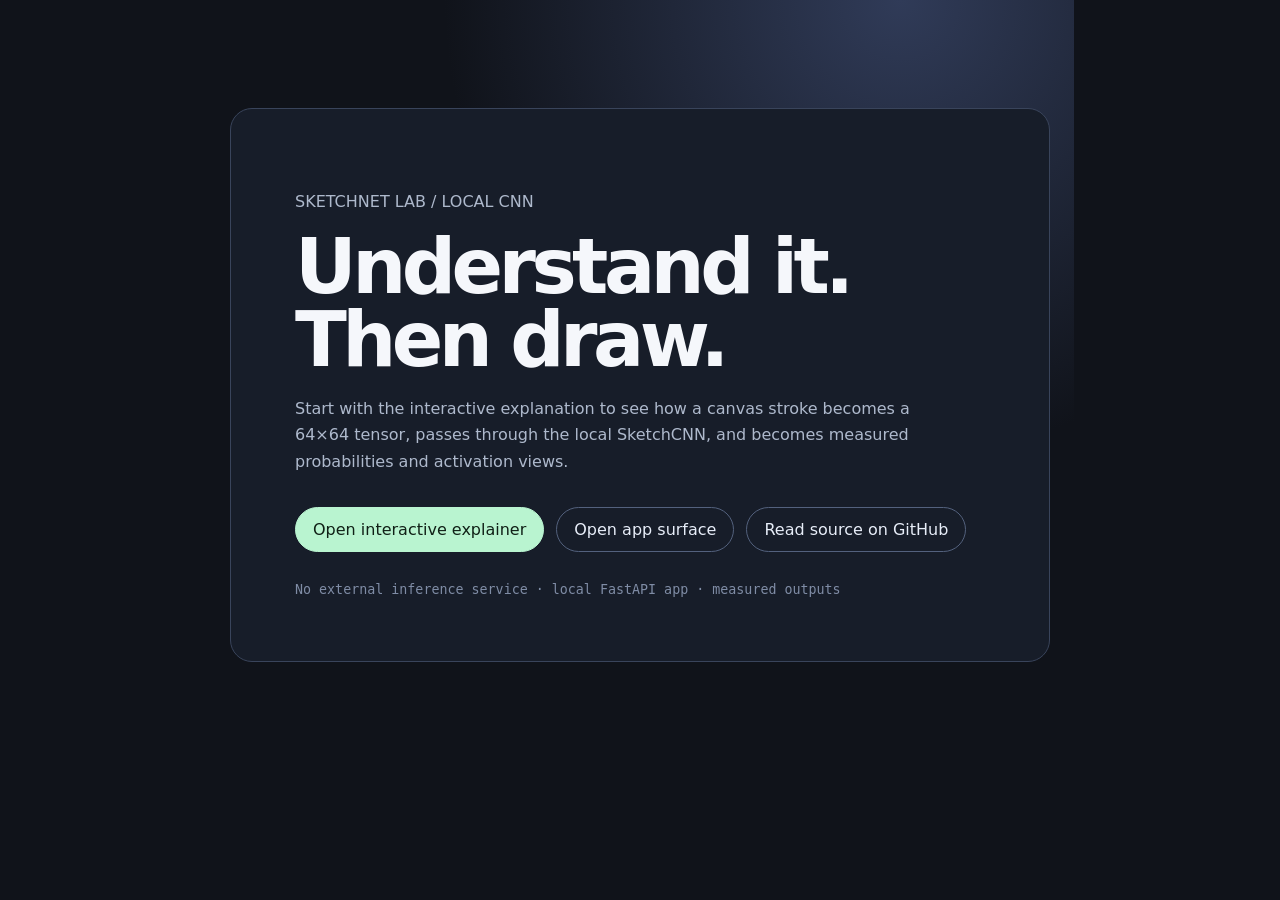
==== index.html @ 50424dbb "Add visual explainer entry point and Pages publishing" ====
<!doctype html>
<html lang="en">
<head>
  <meta charset="utf-8">
  <meta name="viewport" content="width=device-width, initial-scale=1">
  <meta name="description" content="SketchNet Lab interactive system explainer and local application guide.">
  <title>SketchNet Lab</title>
  <style>
    :root{color-scheme:dark;font-family:system-ui,-apple-system,"Segoe UI",sans-serif;background:#10131a;color:#f5f7fb}body{max-width:820px;margin:0 auto;padding:12vh 24px;background:radial-gradient(circle at 80% 0,#303b58,transparent 44%),#10131a}main{border:1px solid #39445b;border-radius:22px;padding:clamp(28px,6vw,64px);background:#171d29}h1{font-size:clamp(40px,8vw,76px);line-height:.95;letter-spacing:-.06em;margin:0 0 20px}p{color:#aeb9cc;line-height:1.65;max-width:62ch}.actions{display:flex;flex-wrap:wrap;gap:12px;margin-top:32px}a{display:inline-block;border-radius:999px;padding:12px 17px;text-decoration:none;border:1px solid #53617d;color:#e7edf8}a.primary{background:#b9f4d0;color:#102016;border-color:#b9f4d0}small{display:block;color:#7f8ca5;margin-top:30px;font-family:ui-monospace,SFMono-Regular,Consolas,monospace}
  </style>
</head>
<body><main>
  <p>SKETCHNET LAB / LOCAL CNN</p>
  <h1>Understand it.<br>Then draw.</h1>
  <p>Start with the interactive explanation to see how a canvas stroke becomes a 64×64 tensor, passes through the local SketchCNN, and becomes measured probabilities and activation views.</p>
  <div class="actions"><a class="primary" href="sketchcnn_interactive_explainer_v7.html">Open interactive explainer</a><a href="app/">Open app surface</a><a href="https://github.com/swrtan/sketchnet">Read source on GitHub</a></div>
  <small>No external inference service · local FastAPI app · measured outputs</small>
</main></body>
</html>
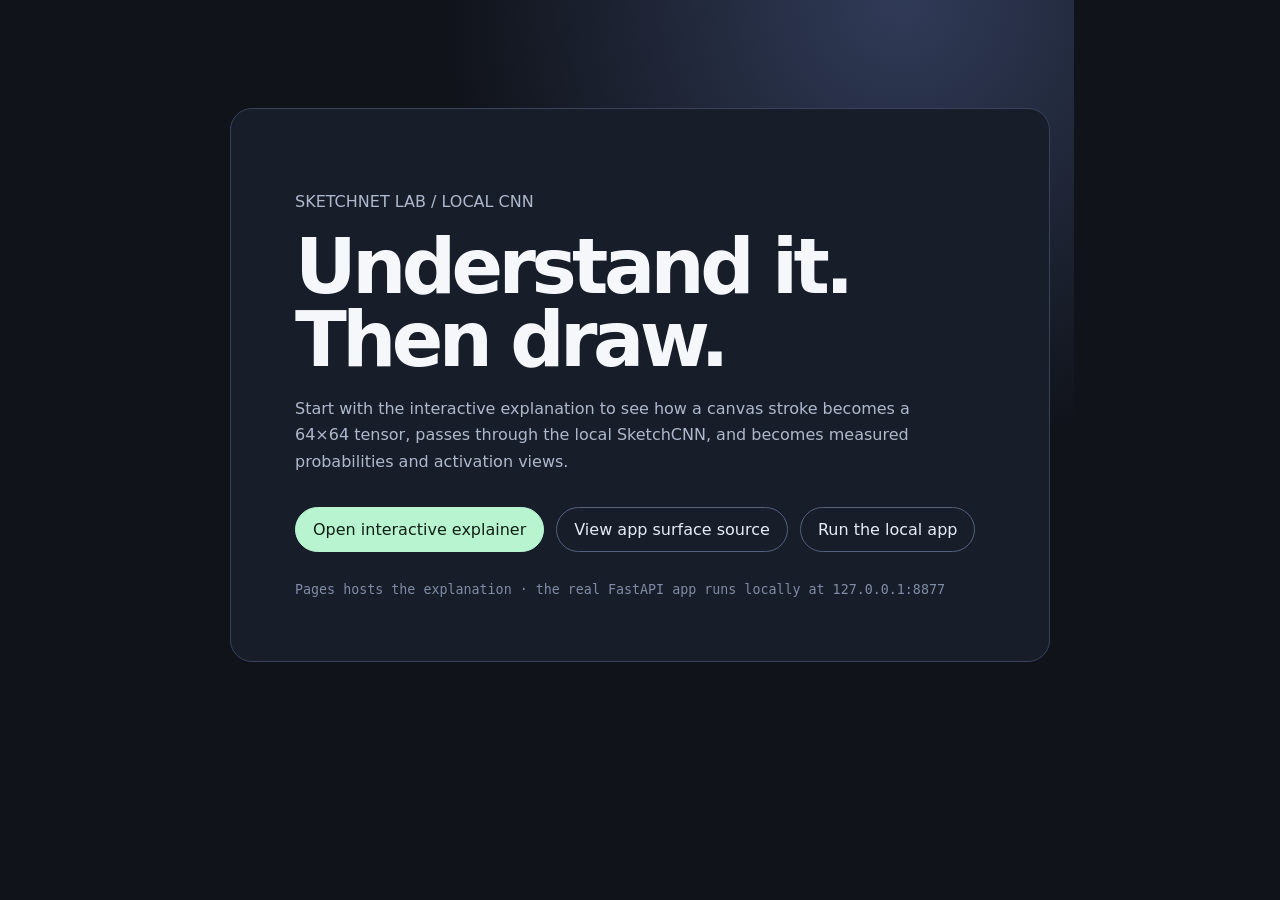
==== commit 5be88daa: "Clarify local app and Pages boundaries" ====
--- a/index.html
+++ b/index.html
@@ -13,7 +13,7 @@
   <p>SKETCHNET LAB / LOCAL CNN</p>
   <h1>Understand it.<br>Then draw.</h1>
   <p>Start with the interactive explanation to see how a canvas stroke becomes a 64×64 tensor, passes through the local SketchCNN, and becomes measured probabilities and activation views.</p>
-  <div class="actions"><a class="primary" href="sketchcnn_interactive_explainer_v7.html">Open interactive explainer</a><a href="app/">Open app surface</a><a href="https://github.com/swrtan/sketchnet">Read source on GitHub</a></div>
-  <small>No external inference service · local FastAPI app · measured outputs</small>
+  <div class="actions"><a class="primary" href="sketchcnn_interactive_explainer_v7.html">Open interactive explainer</a><a href="https://github.com/swrtan/sketchnet/tree/main/app">View app surface source</a><a href="https://github.com/swrtan/sketchnet#start-the-local-application">Run the local app</a></div>
+  <small>Pages hosts the explanation · the real FastAPI app runs locally at 127.0.0.1:8877</small>
 </main></body>
 </html>
